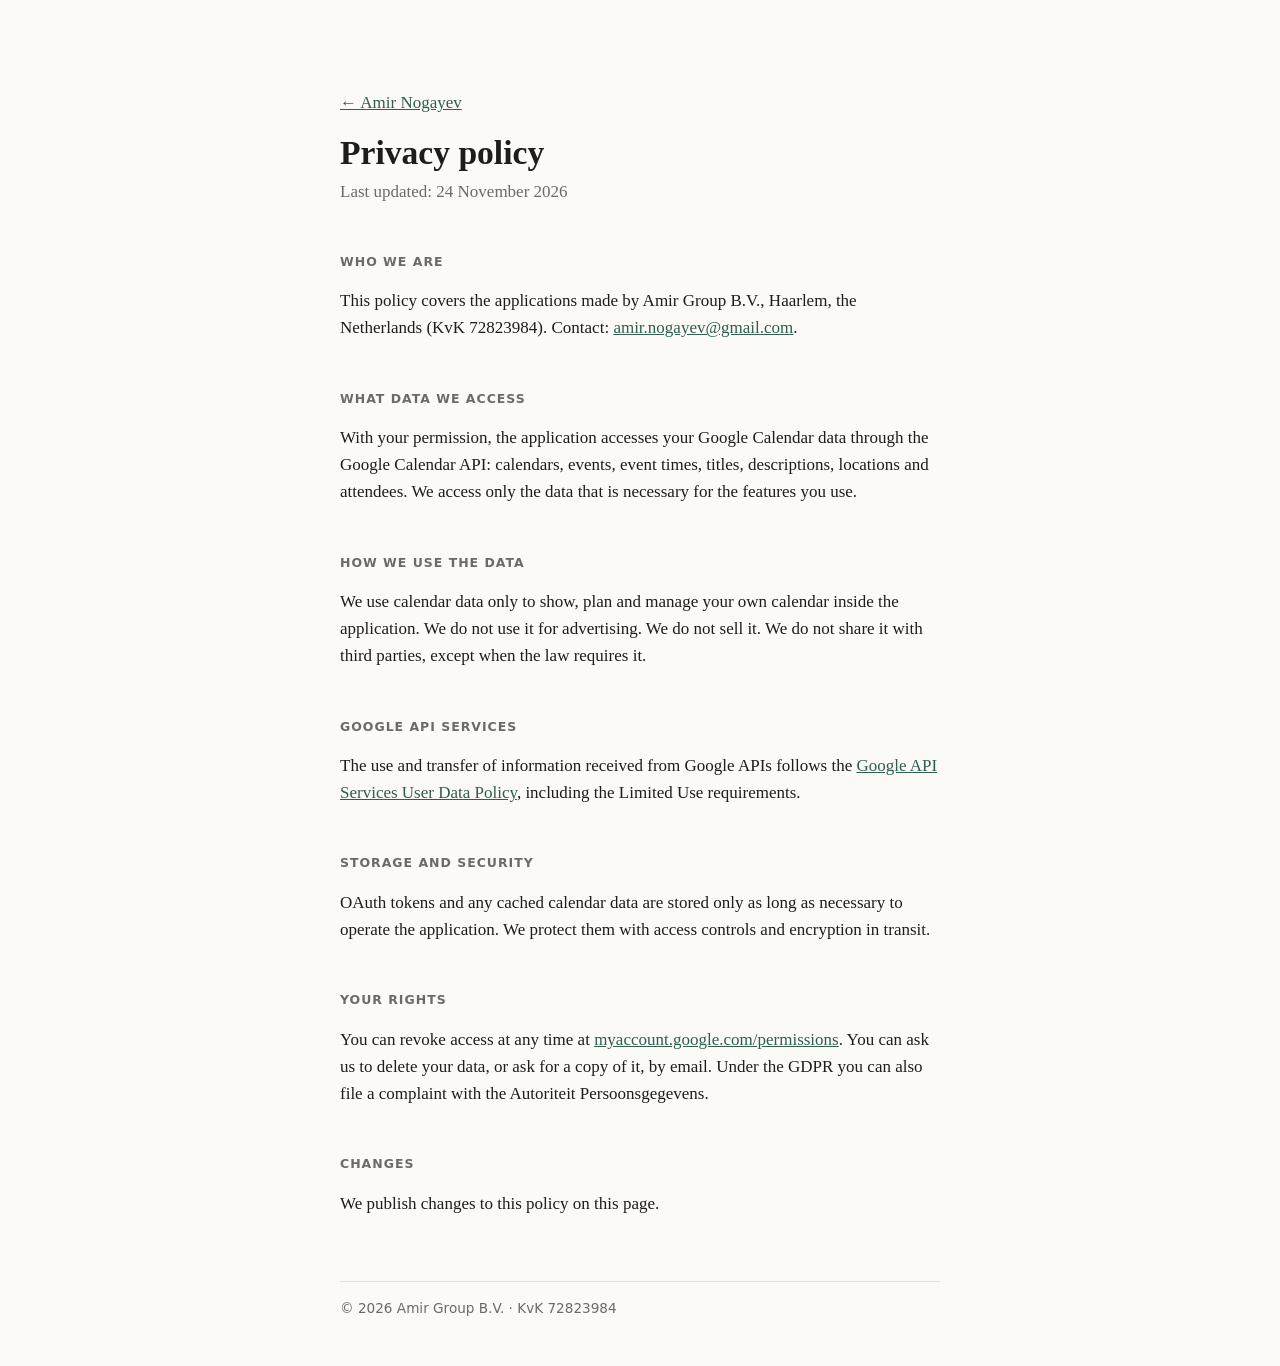
==== privacy.html @ 7ddc165e "Personal site with company details and privacy policy Co-Authored-By: Claude Opus 5.5 <noreply@anthr" ====
<!doctype html>
<html lang="en">
<head>
  <meta charset="utf-8">
  <meta name="viewport" content="width=device-width, initial-scale=1">
  <title>Privacy Policy</title>
  <link rel="stylesheet" href="style.css">
</head>
<body>
<main>
  <p><a href="./">← Amir Nogayev</a></p>
  <h1>Privacy policy</h1>
  <p class="role">Last updated: 24 November 2026</p>

  <h2>Who we are</h2>
  <p>This policy covers the applications made by Amir Group B.V., Haarlem,
  the Netherlands (KvK 72823984). Contact: <a href="mailto:amir.nogayev@gmail.com">amir.nogayev@gmail.com</a>.</p>

  <h2>What data we access</h2>
  <p>With your permission, the application accesses your Google Calendar data through the Google Calendar API:
  calendars, events, event times, titles, descriptions, locations and attendees.
  We access only the data that is necessary for the features you use.</p>

  <h2>How we use the data</h2>
  <p>We use calendar data only to show, plan and manage your own calendar inside the application.
  We do not use it for advertising. We do not sell it. We do not share it with third parties,
  except when the law requires it.</p>

  <h2>Google API Services</h2>
  <p>The use and transfer of information received from Google APIs follows the
  <a href="https://developers.google.com/terms/api-services-user-data-policy">Google API Services User Data Policy</a>,
  including the Limited Use requirements.</p>

  <h2>Storage and security</h2>
  <p>OAuth tokens and any cached calendar data are stored only as long as necessary to operate the application.
  We protect them with access controls and encryption in transit.</p>

  <h2>Your rights</h2>
  <p>You can revoke access at any time at
  <a href="https://myaccount.google.com/permissions">myaccount.google.com/permissions</a>.
  You can ask us to delete your data, or ask for a copy of it, by email.
  Under the GDPR you can also file a complaint with the Autoriteit Persoonsgegevens.</p>

  <h2>Changes</h2>
  <p>We publish changes to this policy on this page.</p>

  <footer>
    © 2026 Amir Group B.V. · KvK 72823984
  </footer>
</main>
</body>
</html>
---- style.css ----
:root {
  --bg: #fbfaf7;
  --fg: #1d1d1b;
  --muted: #6b6a66;
  --line: #e4e1da;
  --accent: #2f5d50;
}
@media (prefers-color-scheme: dark) {
  :root {
    --bg: #161615;
    --fg: #ecebe6;
    --muted: #9b9a94;
    --line: #2c2b29;
    --accent: #7fb8a4;
  }
}
* { box-sizing: border-box; }
body {
  margin: 0;
  background: var(--bg);
  color: var(--fg);
  font: 17px/1.6 "Iowan Old Style", "Palatino Linotype", Palatino, Georgia, serif;
}
main {
  max-width: 640px;
  margin: 0 auto;
  padding: 72px 20px 48px;
}
h1 { font-size: 2.1rem; line-height: 1.2; margin: 0 0 4px; font-weight: 600; }
h2 {
  font: 600 0.78rem/1.4 system-ui, -apple-system, sans-serif;
  text-transform: uppercase;
  letter-spacing: 0.08em;
  color: var(--muted);
  margin: 48px 0 12px;
}
.role { color: var(--muted); margin: 0; }
a { color: var(--accent); }
dl { display: grid; grid-template-columns: max-content 1fr; gap: 4px 20px; margin: 0; }
dt { color: var(--muted); }
dd { margin: 0; }
address { font-style: normal; }
footer {
  margin-top: 64px;
  padding-top: 16px;
  border-top: 1px solid var(--line);
  font: 0.85rem/1.5 system-ui, -apple-system, sans-serif;
  color: var(--muted);
}
footer a { color: inherit; }
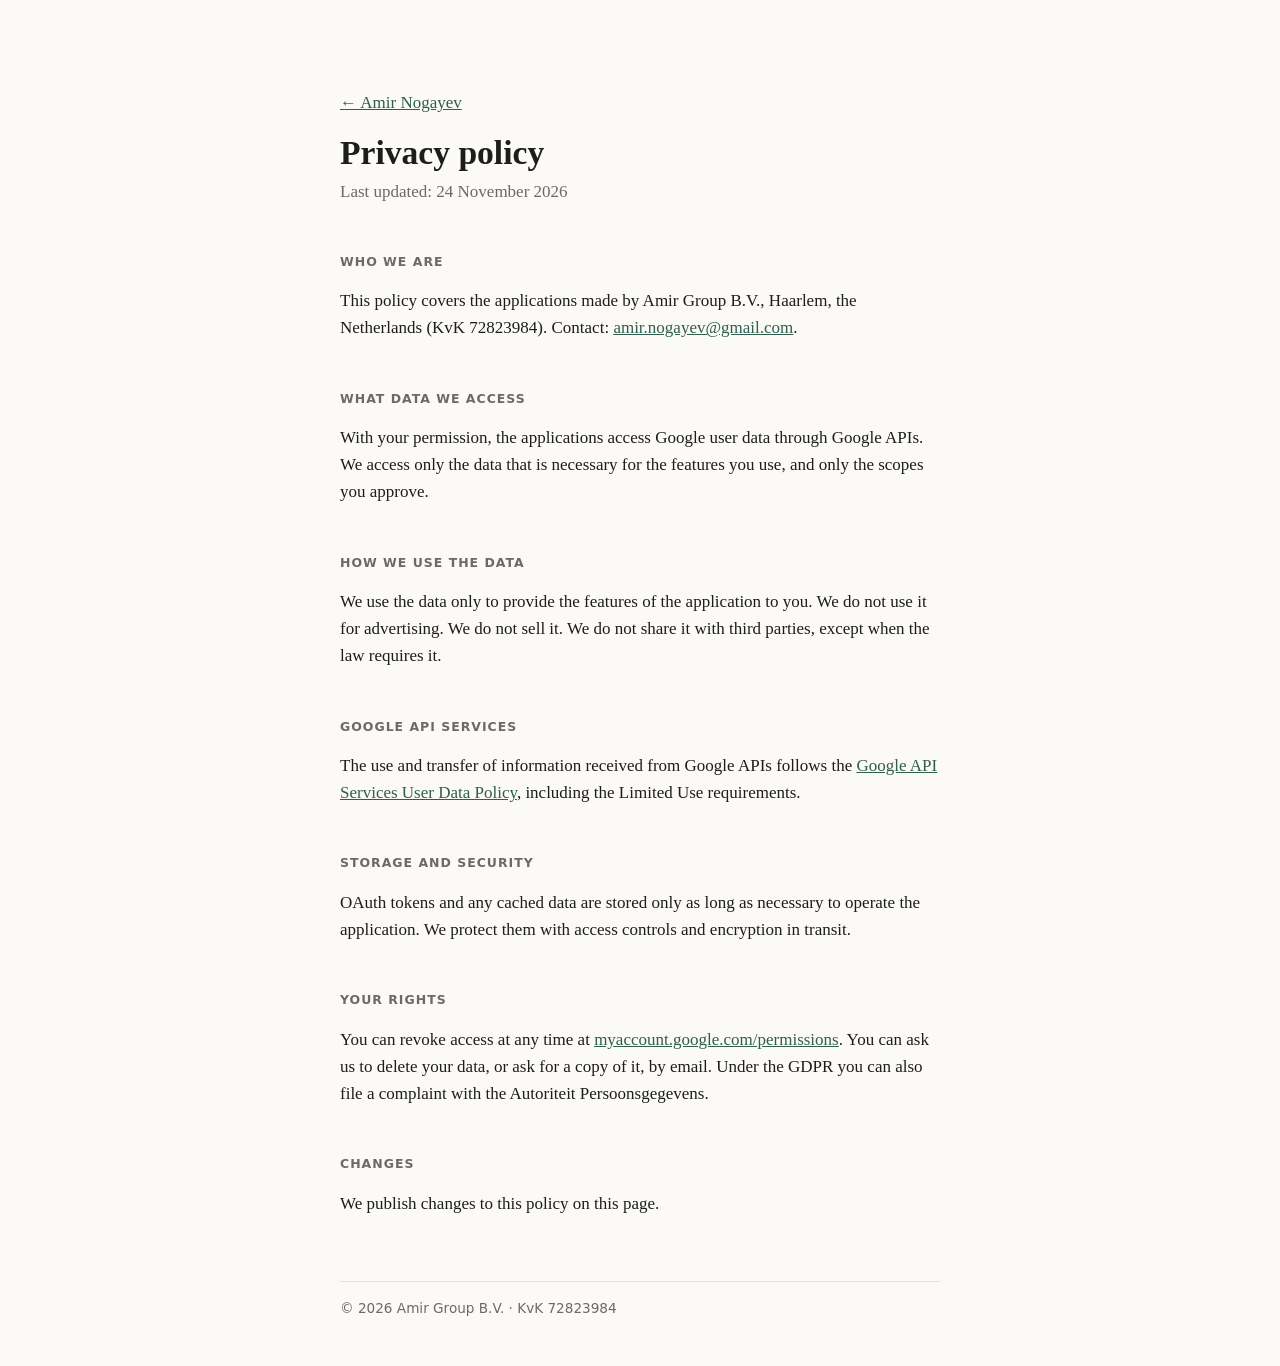
==== commit eff02293: "Replace calendar use case with profile, experience and education Co-Authored-By: Claude Opus 5.5 <no" ====
--- a/privacy.html
+++ b/privacy.html
@@ -17,12 +17,11 @@
   the Netherlands (KvK 72823984). Contact: <a href="mailto:amir.nogayev@gmail.com">amir.nogayev@gmail.com</a>.</p>
 
   <h2>What data we access</h2>
-  <p>With your permission, the application accesses your Google Calendar data through the Google Calendar API:
-  calendars, events, event times, titles, descriptions, locations and attendees.
-  We access only the data that is necessary for the features you use.</p>
+  <p>With your permission, the applications access Google user data through Google APIs.
+  We access only the data that is necessary for the features you use, and only the scopes you approve.</p>
 
   <h2>How we use the data</h2>
-  <p>We use calendar data only to show, plan and manage your own calendar inside the application.
+  <p>We use the data only to provide the features of the application to you.
   We do not use it for advertising. We do not sell it. We do not share it with third parties,
   except when the law requires it.</p>
 
@@ -32,7 +31,7 @@
   including the Limited Use requirements.</p>
 
   <h2>Storage and security</h2>
-  <p>OAuth tokens and any cached calendar data are stored only as long as necessary to operate the application.
+  <p>OAuth tokens and any cached data are stored only as long as necessary to operate the application.
   We protect them with access controls and encryption in transit.</p>
 
   <h2>Your rights</h2>
--- a/style.css
+++ b/style.css
@@ -48,3 +48,10 @@
   color: var(--muted);
 }
 footer a { color: inherit; }
+ul { padding-left: 1.2em; margin: 0; }
+.cv { list-style: none; padding: 0; margin: 0; }
+.cv li { margin-bottom: 20px; }
+.cv-head { display: flex; justify-content: space-between; gap: 12px; flex-wrap: wrap; }
+.cv-head span, .cv-role { color: var(--muted); }
+.cv-head span { font: 0.85rem/1.9 system-ui, -apple-system, sans-serif; }
+.cv p { margin: 4px 0 0; }
